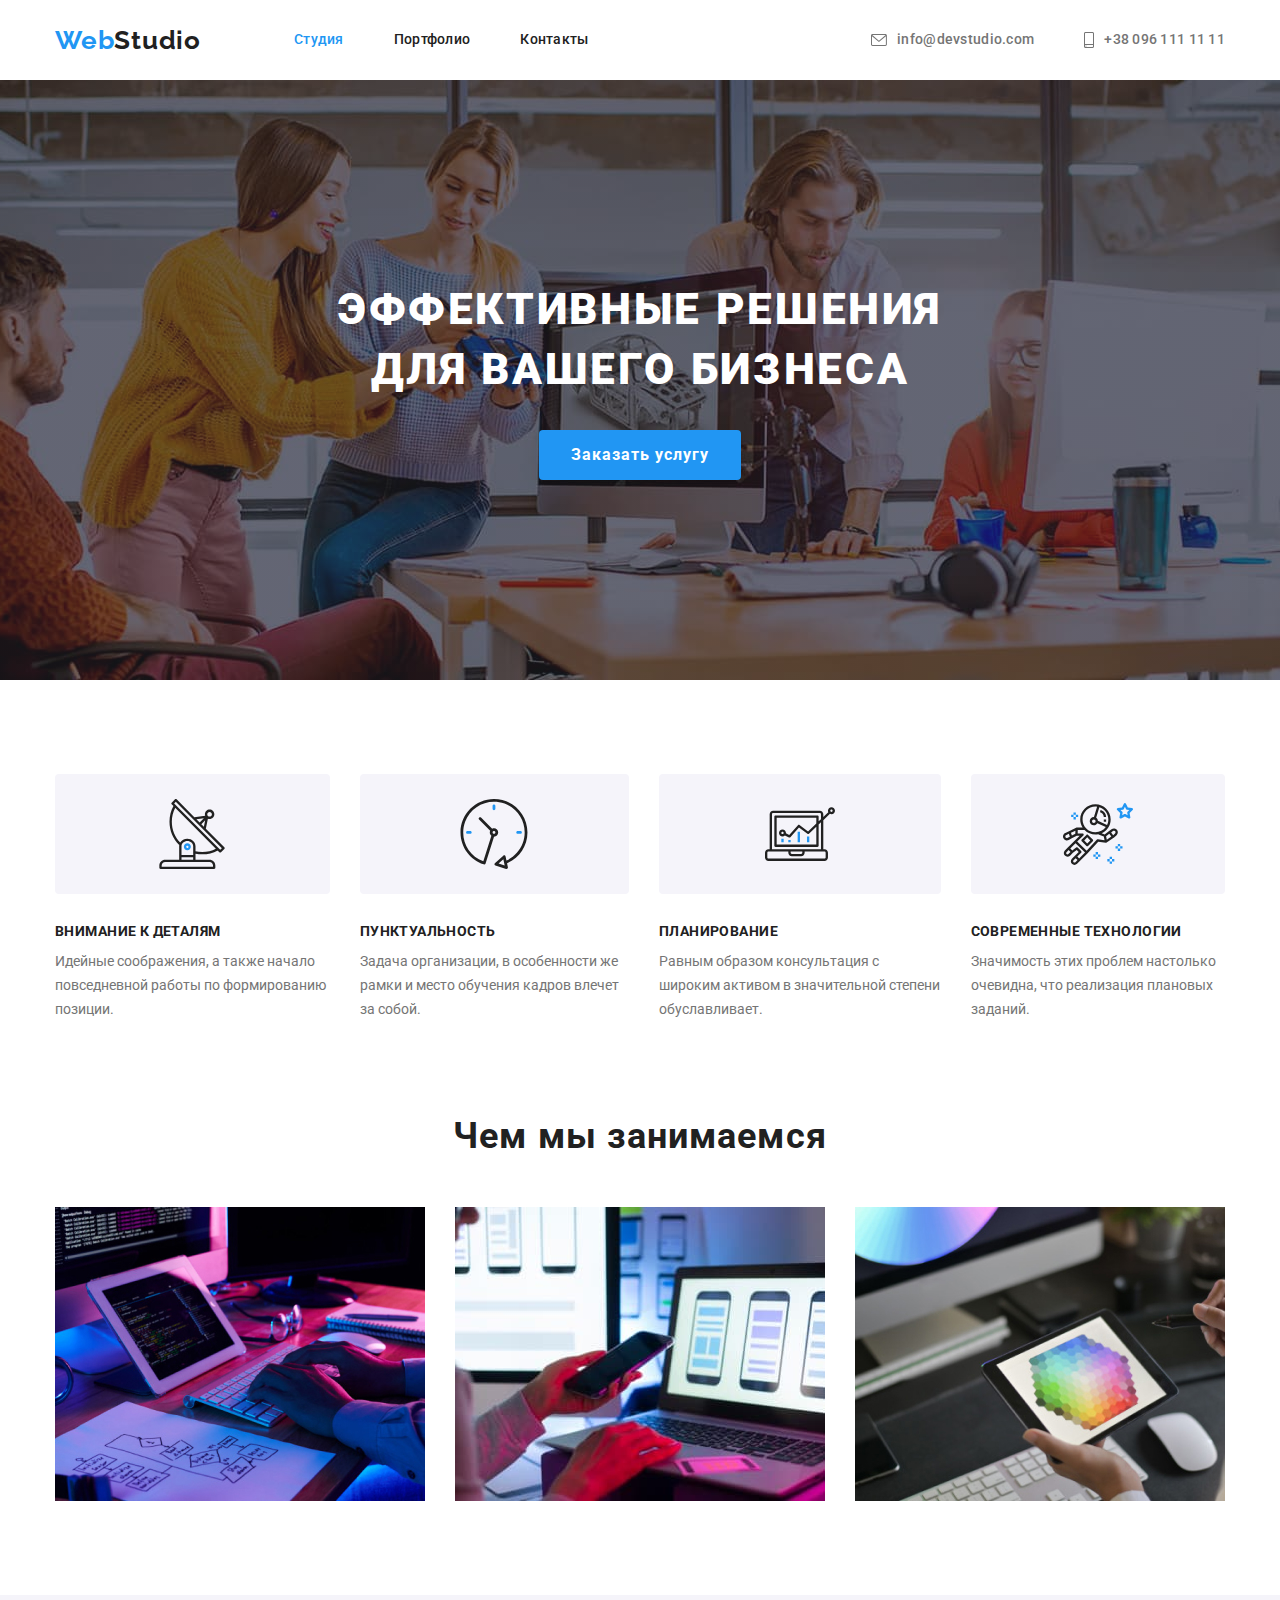
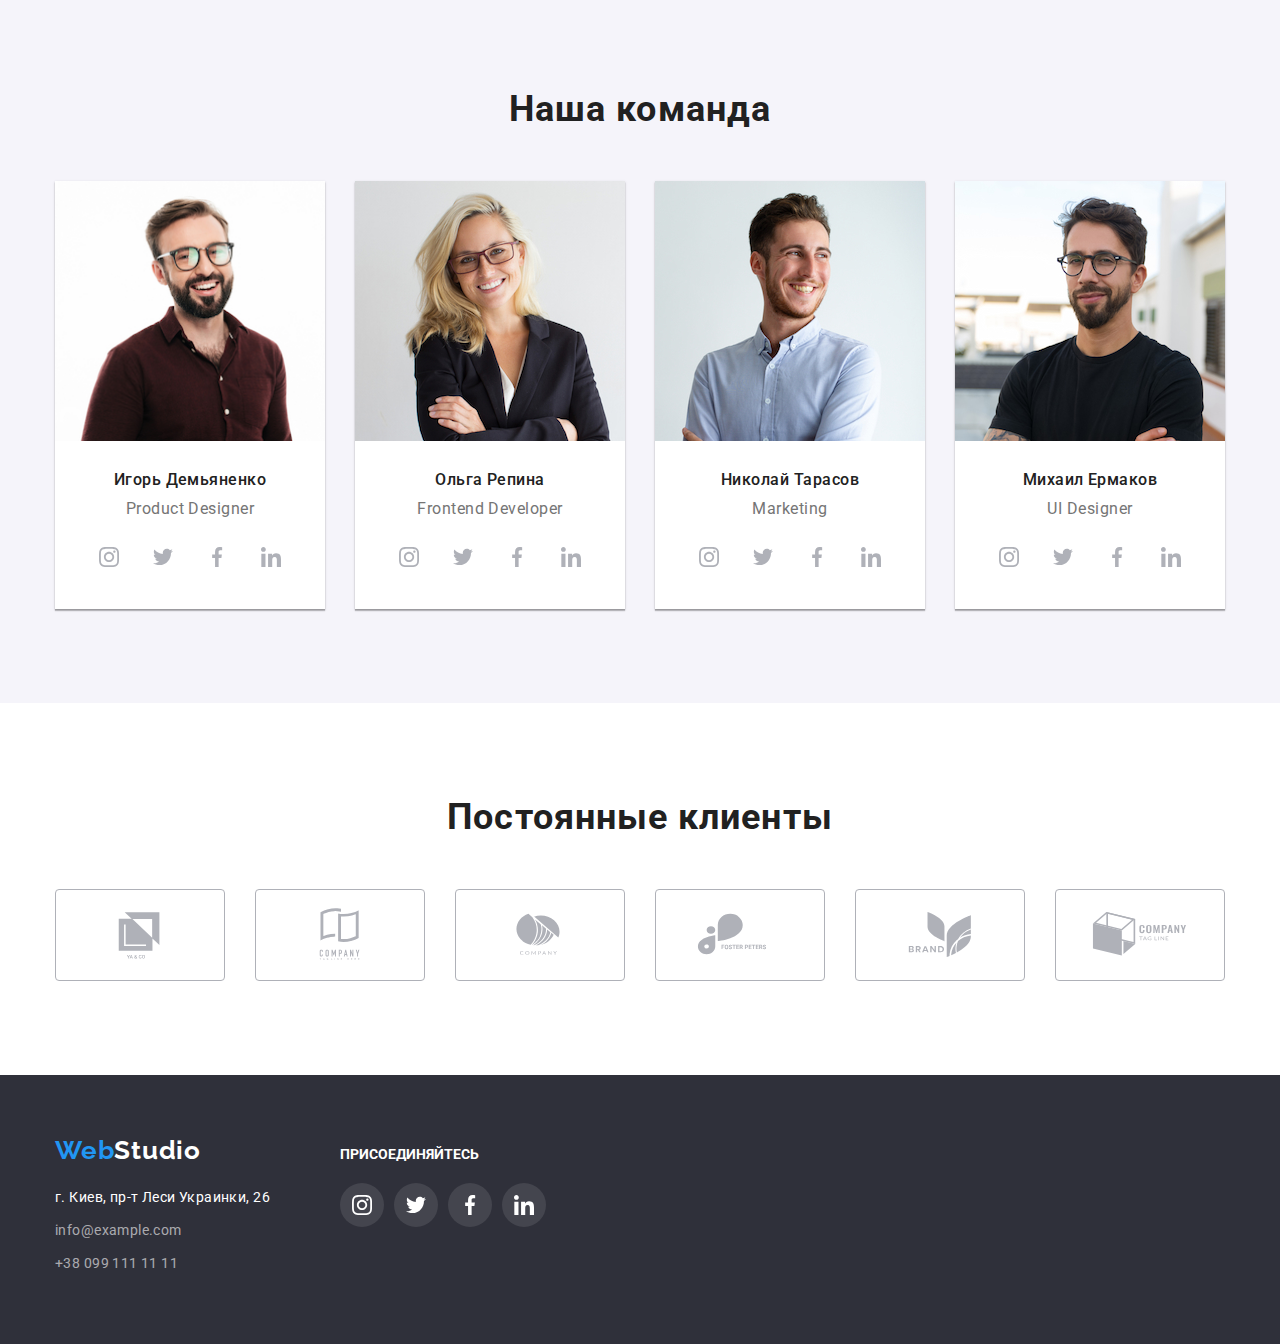
==== index.html @ ba4d02d9 "Initial commit" ====
<!DOCTYPE html>
<html lang="ru">
  <head>
    <meta charset="UTF-8" />
    <meta http-equiv="X-UA-Compatible" content="IE=edge" />
    <meta name="viewport" content="width=device-width, initial-scale=1.0" />
    <title>WebStudio</title>
    <link
      href="https://fonts.googleapis.com/css2?family=Raleway:wght@700&family=Roboto:wght@400;500;700;900&display=swap"
      rel="stylesheet"
    />
    <link
      rel="stylesheet"
      href="https://cdnjs.cloudflare.com/ajax/libs/modern-normalize/1.1.0/modern-normalize.min.css"
    />
    <link rel="stylesheet" href="./css/styles.css" />
  </head>
  <body>
    <!--Шапка-->
    <header class="header">
      <div class="container main-info">
        <a href="./index.html" class="logo">Web<span class="studio-header">Studio</span></a>
        <nav>
          <ul class="site-nav list">
            <li class="item"><a href="" class="link current">Студия</a></li>
            <li class="item"><a href="./portfolio.html" class="link">Портфолио</a></li>
            <li class="item"><a href="" class="link">Контакты</a></li>
          </ul>
        </nav>
        <ul class="contacts-list list">
          <li class="item">
            <a href="mailto:info@devstudio.com" class="header-contacts link">
              <svg class="icon mail" width="16" height="12">
                <use href="./images/icons.svg#mail"></use>
              </svg>
              info@devstudio.com</a
            >
          </li>
          <li class="item">
            <a href="tel:+380961111111" class="link header-contacts">
              <svg class="icon phone" width="10" height="16">
                <use href="./images/icons.svg#icon-smartphone"></use>
              </svg>
              +38 096 111 11 11</a
            >
          </li>
        </ul>
      </div>
    </header>
    <!--Основа-->
    <main>
      <!--Основная часть-->
      <section class="hero overlay">
        <h1 class="hero-title">
          ЭФФЕКТИВНЫЕ РЕШЕНИЯ <br />
          ДЛЯ ВАШЕГО БИЗНЕСА
        </h1>
        <button type="button" class="button primary">Заказать услугу</button>
      </section>
      <!--Качества-->
      <section class="section-first">
        <div class="container">
          <h2 class="section-title visually-hidden">Перечень Преимуществ</h2>
          <ul class="features-list">
            <li class="features-item">
              <div class="features-thumb">
                <svg class="svg-main">
                  <use href="./images/icons.svg#icon-antenna"></use>
                </svg>
              </div>
              <h3 class="title-features">Внимание к деталям</h3>
              <p class="features-text">
                Идейные соображения, а также начало повседневной работы по формированию позиции.
              </p>
            </li>
            <li class="features-item">
              <div class="features-thumb">
                <svg class="svg-main">
                  <use href="./images/icons.svg#icon-clock"></use>
                </svg>
              </div>
              <h3 class="title-features">Пунктуальность</h3>
              <p class="features-text">
                Задача организации, в особенности же рамки и место обучения кадров влечет за собой.
              </p>
            </li>
            <li class="features-item">
              <div class="features-thumb">
                <svg class="svg-main">
                  <use href="./images/icons.svg#icon-diagram"></use>
                </svg>
              </div>
              <h3 class="title-features">Планирование</h3>
              <p class="features-text">
                Равным образом консультация с широким активом в значительной степени обуславливает.
              </p>
            </li>
            <li class="features-item">
              <div class="features-thumb">
                <svg class="svg-main">
                  <use href="./images/icons.svg#icon-astronaut"></use>
                </svg>
              </div>
              <h3 class="title-features">Современные технологии</h3>
              <p class="features-text">
                Значимость этих проблем настолько очевидна, что реализация плановых заданий.
              </p>
            </li>
          </ul>
        </div>
      </section>
      <!--Картинки-->
      <section class="section-second">
        <div class="container">
          <h2 class="section-title">Чем мы занимаемся</h2>
          <ul class="images-list list">
            <li class="picture-item">
              <img src="./images/logo2.jpg" alt="Набор текста на клавиатуре" width="370" />
            </li>
            <li class="picture-item">
              <img src="./images/logo1.jpg" alt="Работа за компьютером" width="370" />
            </li>
            <li class="picture-item">
              <img src="./images/logo3.jpg" alt="Работа за планшетом" width="370" />
            </li>
          </ul>
        </div>
      </section>
      <!--Состав команды-->
      <section class="team-section">
        <div class="container">
          <h2 class="section-title">Наша команда</h2>
          <ul class="team-list list">
            <li class="teammate">
              <img class="human" src="./images/photo1.jpg" alt="сотрудник1" width="270" />
              <div class="description">
                <h3 class="title">Игорь Демьяненко</h3>
                <p class="team-text">Product Designer</p>
                <ul class="team-soc-list list">
                  <li class="team-soc-item">
                    <a href="" class="team-soc-link link">
                      <svg class="team-soc-icon" width="20" height="20">
                        <use href="./images/icons.svg#instagram"></use>
                      </svg>
                    </a>
                  </li>
                  <li class="team-soc-item">
                    <a href="" class="team-soc-link link">
                      <svg class="team-soc-icon" width="20" height="20">
                        <use href="./images/icons.svg#twitter"></use>
                      </svg>
                    </a>
                  </li>
                  <li class="team-soc-item">
                    <a href="" class="team-soc-link link">
                      <svg class="team-soc-icon" width="20" height="20">
                        <use href="./images/icons.svg#facebook"></use>
                      </svg>
                    </a>
                  </li>
                  <li class="team-soc-item">
                    <a href="" class="team-soc-link link">
                      <svg class="team-soc-icon" width="20" height="20">
                        <use href="./images/icons.svg#linkedin"></use>
                      </svg>
                    </a>
                  </li>
                </ul>
              </div>
            </li>
            <li class="teammate">
              <img class="human" src="./images/photo2.jpg" alt="сотрудник2" width="270" />
              <div class="description">
                <h3 class="title">Ольга Репина</h3>
                <p class="team-text">Frontend Developer</p>
                <ul class="team-soc-list list">
                  <li class="team-soc-item">
                    <a href="" class="team-soc-link link">
                      <svg class="team-soc-icon" width="20" height="20">
                        <use href="./images/icons.svg#instagram"></use>
                      </svg>
                    </a>
                  </li>
                  <li class="team-soc-item">
                    <a href="" class="team-soc-link link">
                      <svg class="team-soc-icon" width="20" height="20">
                        <use href="./images/icons.svg#twitter"></use>
                      </svg>
                    </a>
                  </li>
                  <li class="team-soc-item">
                    <a href="" class="team-soc-link link">
                      <svg class="team-soc-icon" width="20" height="20">
                        <use href="./images/icons.svg#facebook"></use>
                      </svg>
                    </a>
                  </li>
                  <li class="team-soc-item">
                    <a href="" class="team-soc-link link">
                      <svg class="team-soc-icon" width="20" height="20">
                        <use href="./images/icons.svg#linkedin"></use>
                      </svg>
                    </a>
                  </li>
                </ul>
              </div>
            </li>
            <li class="teammate">
              <img class="human" src="./images/photo3.jpg" alt="сотрудник3" width="270" />
              <div class="description">
                <h3 class="title">Николай Тарасов</h3>
                <p class="team-text">Marketing</p>
                <ul class="team-soc-list list">
                  <li class="team-soc-item">
                    <a href="" class="team-soc-link link">
                      <svg class="team-soc-icon" width="20" height="20">
                        <use href="./images/icons.svg#instagram"></use>
                      </svg>
                    </a>
                  </li>
                  <li class="team-soc-item">
                    <a href="" class="team-soc-link link">
                      <svg class="team-soc-icon" width="20" height="20">
                        <use href="./images/icons.svg#twitter"></use>
                      </svg>
                    </a>
                  </li>
                  <li class="team-soc-item">
                    <a href="" class="team-soc-link link">
                      <svg class="team-soc-icon" width="20" height="20">
                        <use href="./images/icons.svg#facebook"></use>
                      </svg>
                    </a>
                  </li>
                  <li class="team-soc-item">
                    <a href="" class="team-soc-link link">
                      <svg class="team-soc-icon" width="20" height="20">
                        <use href="./images/icons.svg#linkedin"></use>
                      </svg>
                    </a>
                  </li>
                </ul>
              </div>
            </li>
            <li class="teammate">
              <img class="human" src="./images/photo4.jpg" alt="сотрудник4" width="270" />
              <div class="description">
                <h3 class="title">Михаил Ермаков</h3>
                <p class="team-text">UI Designer</p>
                <ul class="team-soc-list list">
                  <li class="team-soc-item">
                    <a href="" class="team-soc-link link">
                      <svg class="team-soc-icon" width="20" height="20">
                        <use href="./images/icons.svg#instagram"></use>
                      </svg>
                    </a>
                  </li>
                  <li class="team-soc-item">
                    <a href="" class="team-soc-link link">
                      <svg class="team-soc-icon" width="20" height="20">
                        <use href="./images/icons.svg#twitter"></use>
                      </svg>
                    </a>
                  </li>
                  <li class="team-soc-item">
                    <a href="" class="team-soc-link link">
                      <svg class="team-soc-icon" width="20" height="20">
                        <use href="./images/icons.svg#facebook"></use>
                      </svg>
                    </a>
                  </li>
                  <li class="team-soc-item">
                    <a href="" class="team-soc-link link">
                      <svg class="team-soc-icon" width="20" height="20">
                        <use href="./images/icons.svg#linkedin"></use>
                      </svg>
                    </a>
                  </li>
                </ul>
              </div>
            </li>
          </ul>
        </div>
      </section>
      <!--Клиенты-->
      <section class="clients">
        <div class="container">
          <h2 class="section-title">Постоянные клиенты</h2>
          <ul class="clients-list list">
            <li class="clients-item">
              <a href="" class="clients-link"
                ><svg class="clients-logo">
                  <use href="./images/icons.svg#icon-company1"></use></svg
              ></a>
            </li>
            <li class="clients-item">
              <a href="" class="clients-link"
                ><svg class="clients-logo">
                  <use href="./images/icons.svg#icon-Logo2"></use></svg
              ></a>
            </li>
            <li class="clients-item">
              <a href="" class="clients-link"
                ><svg class="clients-logo">
                  <use href="./images/icons.svg#icon-Logo3"></use></svg
              ></a>
            </li>
            <li class="clients-item">
              <a href="" class="clients-link"
                ><svg class="clients-logo">
                  <use href="./images/icons.svg#icon-Logo4"></use></svg
              ></a>
            </li>
            <li class="clients-item">
              <a href="" class="clients-link"
                ><svg class="clients-logo">
                  <use href="./images/icons.svg#icon-Logo5"></use></svg
              ></a>
            </li>
            <li class="clients-item">
              <a href="" class="clients-link"
                ><svg class="clients-logo">
                  <use href="./images/icons.svg#icon-Logo6"></use></svg
              ></a>
            </li>
          </ul>
        </div>
      </section>
    </main>
    <!--Футер-->
    <footer class="footer">
      <div class="container footer-socials">
        <div class="footer-address">
          <a href="./index.html" class="logo">Web<span class="studio-footer">Studio</span></a>
          <address class="address">
            <a
              href="http://bit.ly/3pXMvUd"
              target="_blank"
              class="location"
              rel="noopener noreferrer"
              >г. Киев, пр-т Леси Украинки, 26</a
            >
          </address>
          <ul class="footer-list">
            <li class="location-item">
              <a href="mailto:info@example.com" class="footer-contacts">info@example.com</a>
            </li>
            <li class="location-item">
              <a href="tel:+380991111111" class="footer-contacts">+38 099 111 11 11</a>
            </li>
          </ul>
        </div>
        <div class="join">
          <h2 class="join-title">Присоединяйтесь</h2>
          <ul class="socials list">
            <li class="social-item">
              <a class="social-link" href="">
                <svg class="social-icon">
                  <use href="./images/icons.svg#instagram"></use>
                </svg>
              </a>
            </li>
            <li class="social-item">
              <a class="social-link" href="">
                <svg class="social-icon">
                  <use href="./images/icons.svg#twitter"></use>
                </svg>
              </a>
            </li>
            <li class="social-item">
              <a class="social-link" href="">
                <svg class="social-icon">
                  <use href="./images/icons.svg#facebook"></use>
                </svg>
              </a>
            </li>
            <li class="social-item">
              <a class="social-link" href="">
                <svg class="social-icon">
                  <use href="./images/icons.svg#linkedin"></use>
                </svg>
              </a>
            </li>
          </ul>
        </div>
      </div>
    </footer>
  </body>
</html>
---- css/styles.css ----
:root {
  --hero-text-color: #ffffff;
  --primary-text-color: rgba(117, 117, 117, 1);
  --title-text-color: #212121;
  --accent-color: #2196f3;
  --header-bg-color: #ffffff;
  --primary-bg-color: #e5e5e5;
  --second-bg-color: #2f303a;
  --third-bg-color: #f5f4fa;
}

html {
  box-sizing: border-box;
}

/* General */
body {
  color: var(--primary-text-color);
  font-family: Roboto, sans-serif;
  font-size: 14px;
}

div {
  display: block;
}

.link {
  text-decoration: none;
}

img {
  display: block;
}

.logo {
  display: block;

  font-family: 'Raleway', sans-serif;
  font-weight: 700;
  font-size: 26px;
  line-height: 1.19;
  letter-spacing: 0.03em;
  color: var(--accent-color);
  text-decoration: none;
}

.button:hover,
.button:focus {
  box-shadow: 0px 3px 1px rgba(0, 0, 0, 0.1), 0px 1px 2px rgba(0, 0, 0, 0.08),
    0px 2px 2px rgba(0, 0, 0, 0.12);
  background-color: var(--accent-color);
  color: var(--header-bg-color);
}

.header {
  color: var(--header-bg-color);
}

.header-contacts {
  display: flex;
  align-items: center;

  font-weight: 500;
  font-size: 14px;
  line-height: 1.14;
  letter-spacing: 0.02em;
  color: var(--primary-text-color);
}

.visually-hidden {
  position: absolute;
  width: 1px;
  height: 1px;
  margin: -1px;
  border: 0;
  padding: 0;
  white-space: nowrap;
  clip-path: inset(100%);
  clip: rect(0 0 0 0);
  overflow: hidden;
}

.footer-contacts:hover,
.footer-contacts:focus,
.header-contacts:hover,
.header-contacts:focus {
  color: var(--accent-color);
}

.list,
.team-list,
.features-list,
.footer-list {
  list-style: none;
  padding: 0;
  margin: 0;
}

h1 {
  font-weight: 900;
  font-size: 44px;
  line-height: 1.36;
  text-align: center;
  letter-spacing: 0.06em;
  text-transform: uppercase;
}

h2 {
  font-weight: 700;
  color: var(--title-text-color);
}

p,
h1,
h2,
h3,
h4,
h5,
h6 {
  margin: 0;
  padding: 0;
}

ul {
  margin: 0;
}

.container {
  margin-left: auto;
  margin-right: auto;
  width: 1200px;
  padding-left: 15px;
  padding-right: 15px;
}

.images-container {
  display: flex;
  flex-wrap: wrap;
}

.images-item {
  width: calc((100% - 60px) / 3);
  margin-right: 30px;
  margin-bottom: 30px;
}

.images-item:hover {
  box-shadow: 0px 1px 1px rgba(0, 0, 0, 0.12), 0px 4px 4px rgba(0, 0, 0, 0.06),
    1px 4px 6px rgba(0, 0, 0, 0.16);
}

.images-item:nth-child(3n) {
  margin-right: 0;
}

.images-item:nth-last-child(-n + 3) {
  margin-bottom: 0;
}

/* Studia */

/* Header */
.studio-header {
  color: var(--title-text-color);
}

/* Main Info */

.main-info {
  display: flex;
  align-items: center;
}

/* Site nav */
.site-nav {
  display: flex;
  margin-left: 93px;
}

.site-nav .item + .item {
  margin-left: 50px;
}

.site-nav .link {
  display: block;
  padding-top: 32px;
  padding-bottom: 32px;
  color: var(--title-text-color);
  font-weight: 500;
  font-size: 14px;
  line-height: 1.14;
  letter-spacing: 0.02em;
}

.site-nav .link:hover,
.site-nav .link:focus {
  color: var(--accent-color);
}

.site-nav .link.current {
  color: var(--accent-color);
}

/* Contacts-list */

.contacts-list {
  display: flex;
  margin-left: auto;
}

.contacts-list .header-contacts {
  fill: var(--primary-text-color);
}

.contacts-list .item + .item {
  margin-left: 50px;
}

.contacts-list .header-contacts:hover,
.contacts-list .header-contacts:focus {
  fill: var(--accent-color);
}

/* Hero */
.hero {
  background-color: var(--second-bg-color);
  text-align: center;
  padding: 200px 0;
}

.overlay {
  max-width: 1600px;
  min-height: 600px;
  margin-left: auto;
  margin-right: auto;
  background-image: linear-gradient(to right, rgba(47, 48, 58, 0.4), rgba(47, 48, 58, 0.4)),
    url(../images/hero-bg.jpg);
  background-repeat: no-repeat;
  background-position: center;
  background-size: cover;
}

.hero-title {
  color: var(--hero-text-color);
  margin: 0 auto 30px;
}

/* Features */

.features-list .title,
.title {
  color: var(--title-text-color);
}

.features-thumb {
  display: flex;
  margin-bottom: 30px;
  height: 120px;
  background-color: var(--third-bg-color);
  border-radius: 4px;
  align-items: center;
  justify-content: center;
}

.icon {
  margin-right: 10px;
  align-self: center;
}

.svg-main {
  width: 70px;
  height: 70px;
}

.features-list {
  display: flex;
}

.features-item:not(:last-child) {
  margin-right: 30px;
}

.features-item {
  width: calc((100%-90) / 4);
}

.title {
  margin-bottom: 10px;
  text-align: center;
  font-weight: 500;
  font-size: 16px;
  line-height: 1.18;
  letter-spacing: 0.03em;
}

.human {
  display: block;
}

.title-features {
  color: var(--title-text-color);
  font-weight: 700;
  font-size: 14px;
  line-height: 1.14;
  letter-spacing: 0.03em;
  text-transform: uppercase;
  margin-top: 0;
  margin-bottom: 10px;
}

.features-text {
  font-size: 14px;
  line-height: 1.71;
}

.team-text {
  padding-bottom: 16px;
  font-size: 16px;
  line-height: 1.18;
  letter-spacing: 0.03em;
  text-align: center;
}

/* Pictures */

.images-list {
  display: flex;
}

.picture-item {
  width: calc((100%-60) / 3);
}

.picture-item:not(:last-child) {
  margin-right: 30px;
}

.direction {
  display: flex;
  flex-direction: column;
}

/* Section */

.section-first {
  padding-top: 94px;
  padding-bottom: 94px;
}

.section-second {
  padding-bottom: 94px;
}

.section-title {
  color: var(--title-text-color);
  font-weight: 700;
  font-size: 36px;
  line-height: 1.16;
  text-align: center;
  letter-spacing: 0.03em;

  margin-bottom: 50px;
}

.team-section {
  background-color: var(--third-bg-color);
  padding-top: 94px;
  padding-bottom: 94px;
}

/* Team */

.team-list {
  display: flex;
}

.teammate {
  width: calc((100%-90) / 4);
  background-color: #ffffff;
  box-shadow: 0px 1px 3px rgba(0, 0, 0, 0.12), 0px 1px 1px rgba(0, 0, 0, 0.14),
    0px 2px 1px rgba(0, 0, 0, 0.2);
}

.teammate:not(:last-child) {
  margin-right: 30px;
}

.pictures-text {
  padding: 24px 24px;
  border-left: 1px solid #eeeeee;
  border-right: 1px solid #eeeeee;
  border-bottom: 1px solid #eeeeee;
}

.description {
  padding-top: 30px;
  padding-bottom: 30px;
}

.team-soc-list {
  display: flex;
  justify-content: center;
}

.team-soc-item {
  width: 44px;
  height: 44px;
  margin-left: 10px;
}

.team-soc-item:first-child {
  margin-left: 0;
}

.team-soc-link {
  display: flex;
  align-items: center;
  justify-content: center;
  width: 100%;
  height: 100%;
  border-radius: 50%;
  fill: #afb1b8;
}

.team-soc-link:hover,
.team-soc-link:focus {
  background-color: var(--accent-color);
  fill: var(--header-bg-color);
}

/* CLients */

.clients {
  padding-top: 94px;
  padding-bottom: 94px;
}

.clients-list {
  display: flex;
}

.clients-item:not(:last-child) {
  margin-right: 30px;
}

.clients-link {
  display: flex;
  width: 170px;
  height: 92px;
  justify-content: center;
  align-items: center;
  border-radius: 4px;
  border: 1px solid #afb1b8;
  fill: #afb1b8;
}

.clients-link:hover {
  border: 1px solid var(--accent-color);
}

.clients-logo {
  width: 106px;
  height: 60px;
}

.clients-link:hover {
  fill: var(--accent-color);
}

/* Studio-Button */

.button.primary {
  min-width: 200px;
  font-weight: 700;
  font-size: 16px;
  line-height: 1.87;
  align-items: center;
  text-align: center;
  letter-spacing: 0.06em;

  color: var(--hero-text-color);
  background-color: var(--accent-color);
  box-shadow: 0px 4px 4px rgba(0, 0, 0, 0.15);

  cursor: pointer;
  border-radius: 4px;
  padding: 10px 32px;
}

/* Portfolio */

.portfolio-header {
  border-bottom: 1px solid #ececec;
}

.portfolio-main {
  background-color: var(--header-bg-color);
  padding-top: 94px;
  padding-bottom: 94px;
}

.button-list {
  display: flex;
  justify-content: center;
  margin-bottom: 50px;
}

.button {
  display: inline-block;
  border: 0;
  font-family: inherit;
  color: var(--title-text-color);
  background-color: var(--third-bg-color);
  font-weight: 500;
  font-size: 16px;
  line-height: 1.62;
  text-align: center;
  letter-spacing: 0.03em;
  cursor: pointer;
  border-radius: 4px;
  padding: 6px 22px;
}

.active {
  box-shadow: 0px 3px 1px rgba(0, 0, 0, 0.1), 0px 1px 2px rgba(0, 0, 0, 0.08),
    0px 2px 2px rgba(0, 0, 0, 0.12);
  color: #ffffff;
  background-color: #2196f3;
}

.button-list .item + .item {
  margin-left: 8px;
}

.button-list {
  display: flex;
  justify-content: center;
  margin-bottom: 50px;
}

.tech-title {
  margin-bottom: 4px;

  font-weight: 700;
  font-size: 18px;
  line-height: 2;
  letter-spacing: 0.06em;
  color: var(--title-text-color);
}

.tech-text {
  margin-bottom: 0;
  margin-top: 0;
  font-size: 16px;
  line-height: 1.88;
  letter-spacing: 0.03em;
  color: var(--primary-text-color);
}

/* Footer */

.footer-contacts {
  color: rgba(255, 255, 255, 0.6);
  font-style: normal;
  font-size: 14px;
  line-height: 1.71;
  letter-spacing: 0.03em;
  text-decoration: none;
}

.footer-address {
  margin-right: 70px;
}

.studio-footer {
  color: var(--hero-text-color);
}

.footer {
  background-color: var(--second-bg-color);
  padding-top: 60px;
  padding-bottom: 60px;
}

.location {
  display: inline-block;
  margin-top: 20px;
  margin-bottom: 9px;
  color: var(--header-bg-color);
  font-style: normal;
  font-size: 14px;
  line-height: 1.71;
  letter-spacing: 0.03em;
  text-decoration: none;
}

.container > .logo-item {
  display: inline-block;
  margin-bottom: 20px;
}

.container > .logo {
  display: inline-block;
}

.location-item {
  margin-bottom: 9px;
}

.join-title {
  margin-bottom: 20px;
  font-weight: 700;
  line-height: 1.14;
  font-size: 14px;
  text-transform: uppercase;
  color: var(--header-bg-color);
}

.socials {
  display: flex;
}

.footer-socials {
  display: flex;
  align-items: baseline;
}

.socials .social-item + .social-item {
  margin-left: 10px;
}

.social-link {
  display: flex;
  align-items: center;
  justify-content: center;
  width: 44px;
  height: 44px;
  border-radius: 50%;
  background-color: rgba(255, 255, 255, 0.1);
}

.social-link:hover {
  background-color: var(--accent-color);
  fill: var(--header-bg-color);
}

.social-icon {
  width: 20px;
  height: 20px;
  fill: var(--hero-text-color);
}
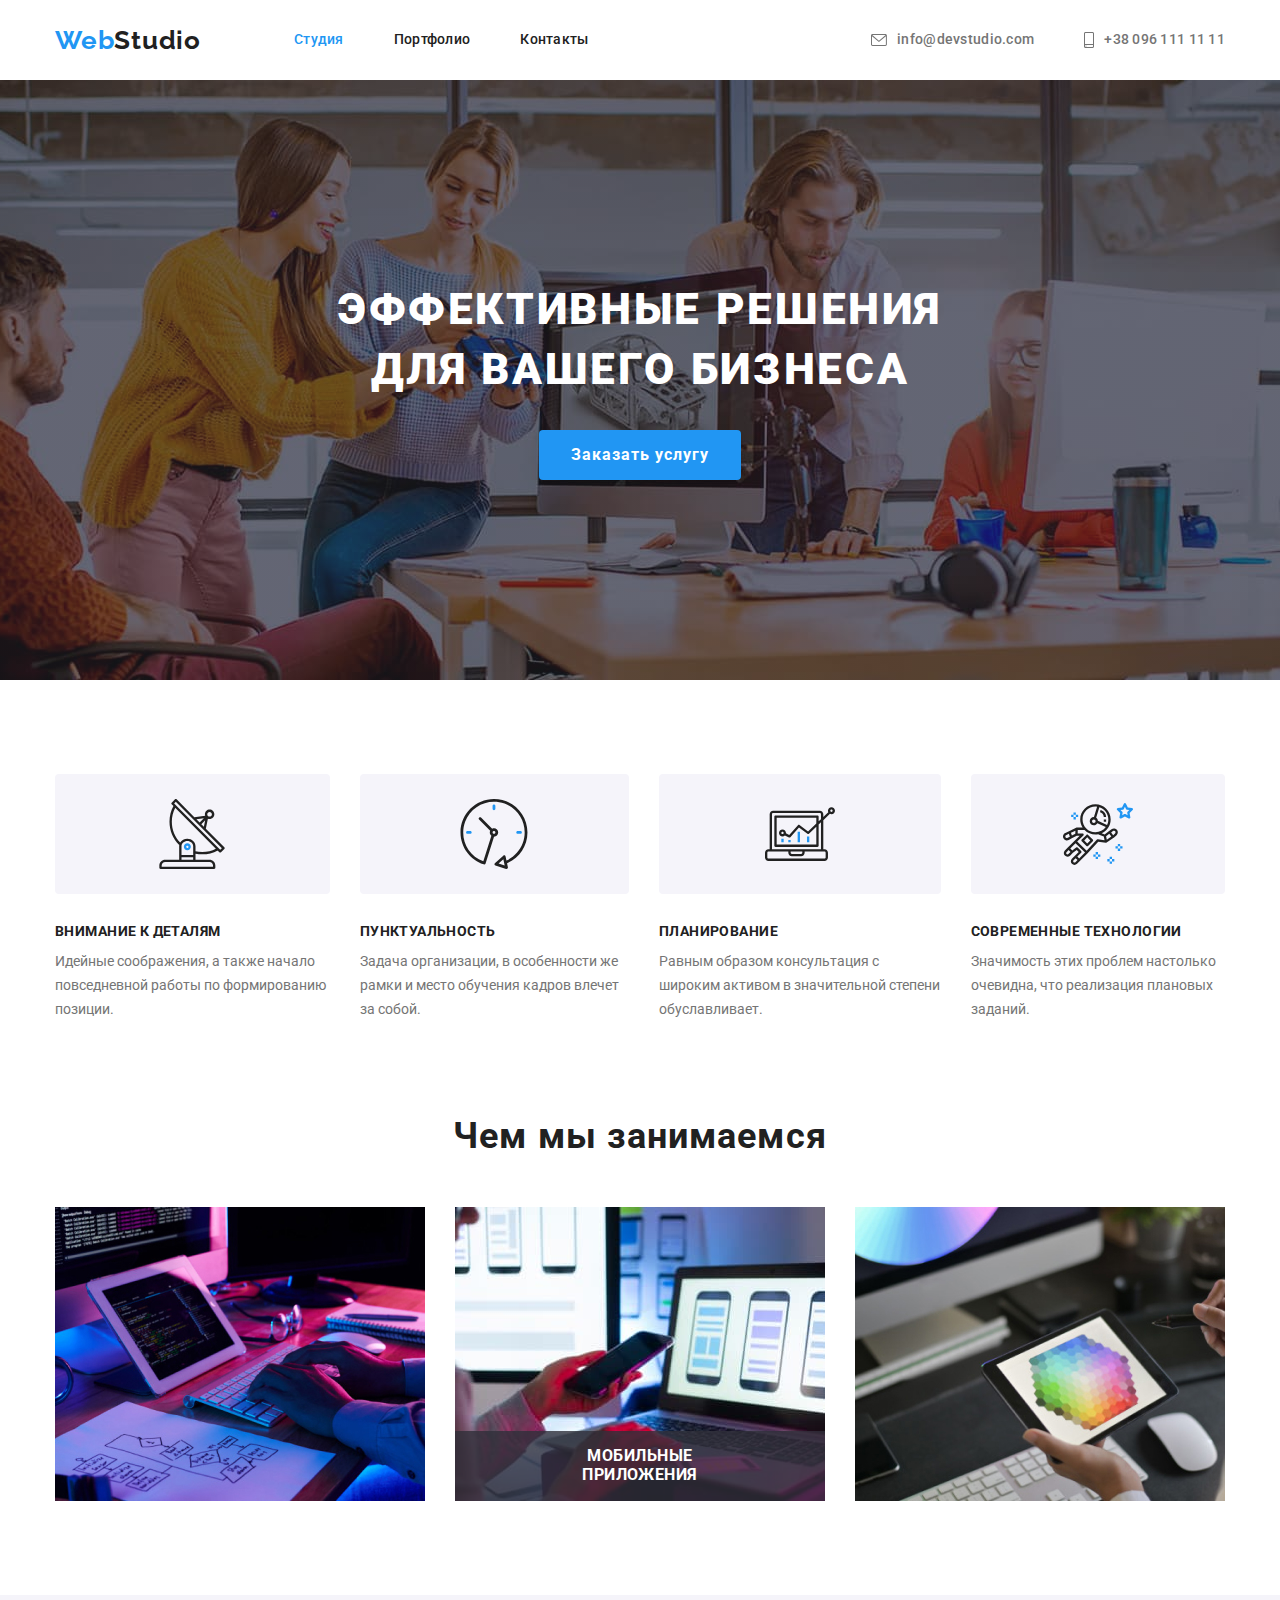
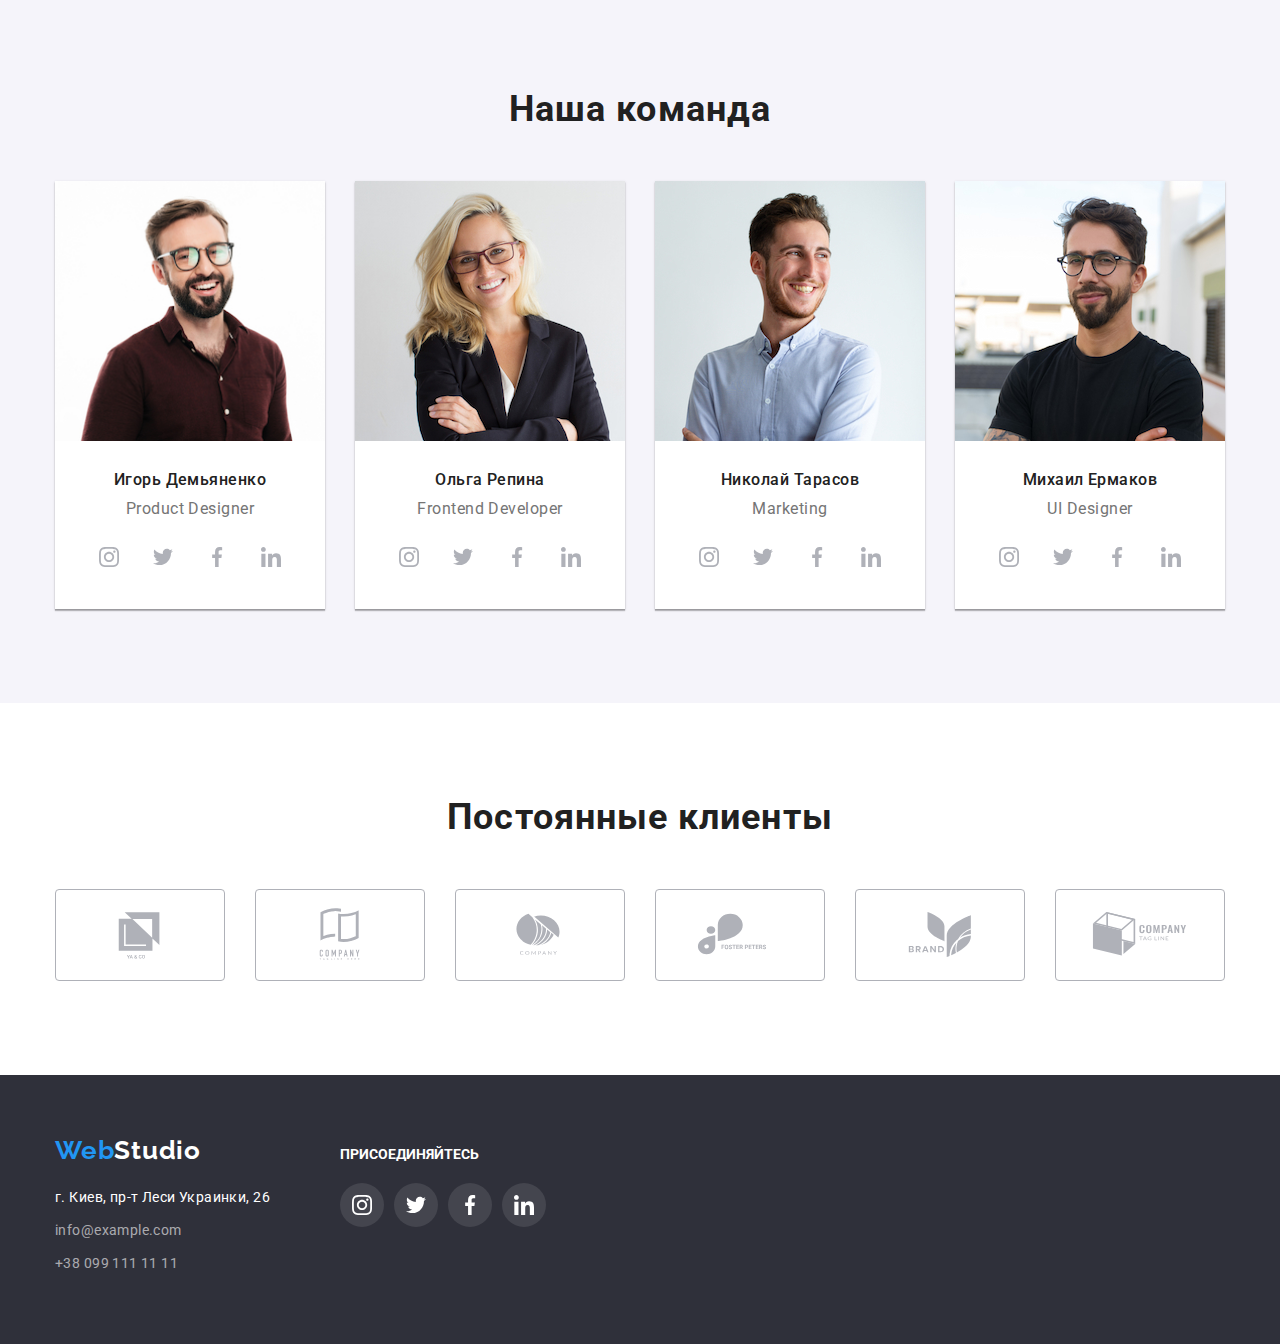
==== commit f05c25a7: "finished modal window" ====
--- a/index.html
+++ b/index.html
@@ -55,7 +55,7 @@
           ЭФФЕКТИВНЫЕ РЕШЕНИЯ <br />
           ДЛЯ ВАШЕГО БИЗНЕСА
         </h1>
-        <button type="button" class="button primary">Заказать услугу</button>
+        <button data-modal-open type="button" class="button primary">Заказать услугу</button>
       </section>
       <!--Качества-->
       <section class="section-first">
@@ -115,13 +115,22 @@
           <h2 class="section-title">Чем мы занимаемся</h2>
           <ul class="images-list list">
             <li class="picture-item">
-              <img src="./images/logo2.jpg" alt="Набор текста на клавиатуре" width="370" />
+              <div class="image-thumb">
+                <img src="./images/logo2.jpg" alt="Набор текста на клавиатуре" width="370" />
+              </div>
             </li>
             <li class="picture-item">
-              <img src="./images/logo1.jpg" alt="Работа за компьютером" width="370" />
+              <div class="image-thumb">
+                <img src="./images/logo1.jpg" alt="Работа за компьютером" width="370" />
+                <div class="box-2">
+                  <h3 class="thumb-title">Мобильные приложения</h3>
+                </div>
+              </div>
             </li>
             <li class="picture-item">
-              <img src="./images/logo3.jpg" alt="Работа за планшетом" width="370" />
+              <div class="image-thumb">
+                <img src="./images/logo3.jpg" alt="Работа за планшетом" width="370" />
+              </div>
             </li>
           </ul>
         </div>
@@ -385,5 +394,17 @@
         </div>
       </div>
     </footer>
+    <!-- Модальное Окно -->
+    <div class="backdrop is-hidden" data-modal>
+      <div class="modal">
+        <button data-modal-close class="close-button">
+          <svg class="close-icon" width="18" heights="18">
+            <use href="./images/icons.svg#icon-close"></use>
+          </svg>
+        </button>
+      </div>
+    </div>
+    <!-- Скрипт -->
+    <script src="./js/modal.js"></script>
   </body>
 </html>
--- a/css/styles.css
+++ b/css/styles.css
@@ -340,6 +340,36 @@
   flex-direction: column;
 }
 
+.image-thumb {
+  position: relative;
+}
+
+.box-2 {
+  margin: 0 auto;
+  position: absolute;
+  bottom: 0;
+  width: 370px;
+  height: 70px;
+
+  background: rgba(47, 48, 58, 0.8);
+  color: var(--header-bg-color);
+}
+
+.thumb-title {
+  position: absolute;
+  font-family: 'Roboto';
+  font-style: normal;
+  font-weight: 700;
+
+  text-align: center;
+  letter-spacing: 0.03em;
+  text-transform: uppercase;
+
+  top: 50%;
+  left: 50%;
+  transform: translate(-50%, -50%);
+}
+
 /* Section */
 
 .section-first {
@@ -649,3 +679,78 @@
   height: 20px;
   fill: var(--hero-text-color);
 }
+
+/*------------Overlay---------- */
+
+/* .overlay-thumb {
+  position: relative;
+}
+
+.overlay-cover {
+  position: absolute;
+  top: 0;
+  width: 100%;
+  height: 100%;
+  background: rgba(33, 150, 243, 0.9);
+}
+
+.overlay-text {
+  text-align: center;
+
+  font-size: 18px;
+  line-height: 28px;
+  letter-spacing: 0.03em;
+  color: #ffffff;
+} */
+
+/*------------------ Модальнок Окно-------------------------- */
+
+.backdrop {
+  position: fixed;
+  top: 0;
+  left: 0;
+
+  width: 100%;
+  height: 100%;
+
+  background: rgba(0, 0, 0, 0.2);
+}
+
+.backdrop.is-hidden {
+  opacity: 0;
+  pointer-events: none;
+}
+
+.modal {
+  position: absolute;
+  top: 50%;
+  left: 50%;
+  transform: translate(-50%, -50%);
+
+  min-height: 581px;
+  min-width: 528px;
+
+  background: #ffffff;
+}
+
+.close-button {
+  position: absolute;
+  display: inline-flex;
+  top: 8px;
+  right: 8px;
+  border-radius: 50%;
+  width: 30px;
+  height: 30px;
+
+  justify-content: center;
+  align-items: center;
+  cursor: pointer;
+
+  background: var(--header-bg-color);
+  border: 1px solid rgba(0, 0, 0, 0.1);
+}
+
+.close-icon {
+  width: 11px;
+  height: 11px;
+}
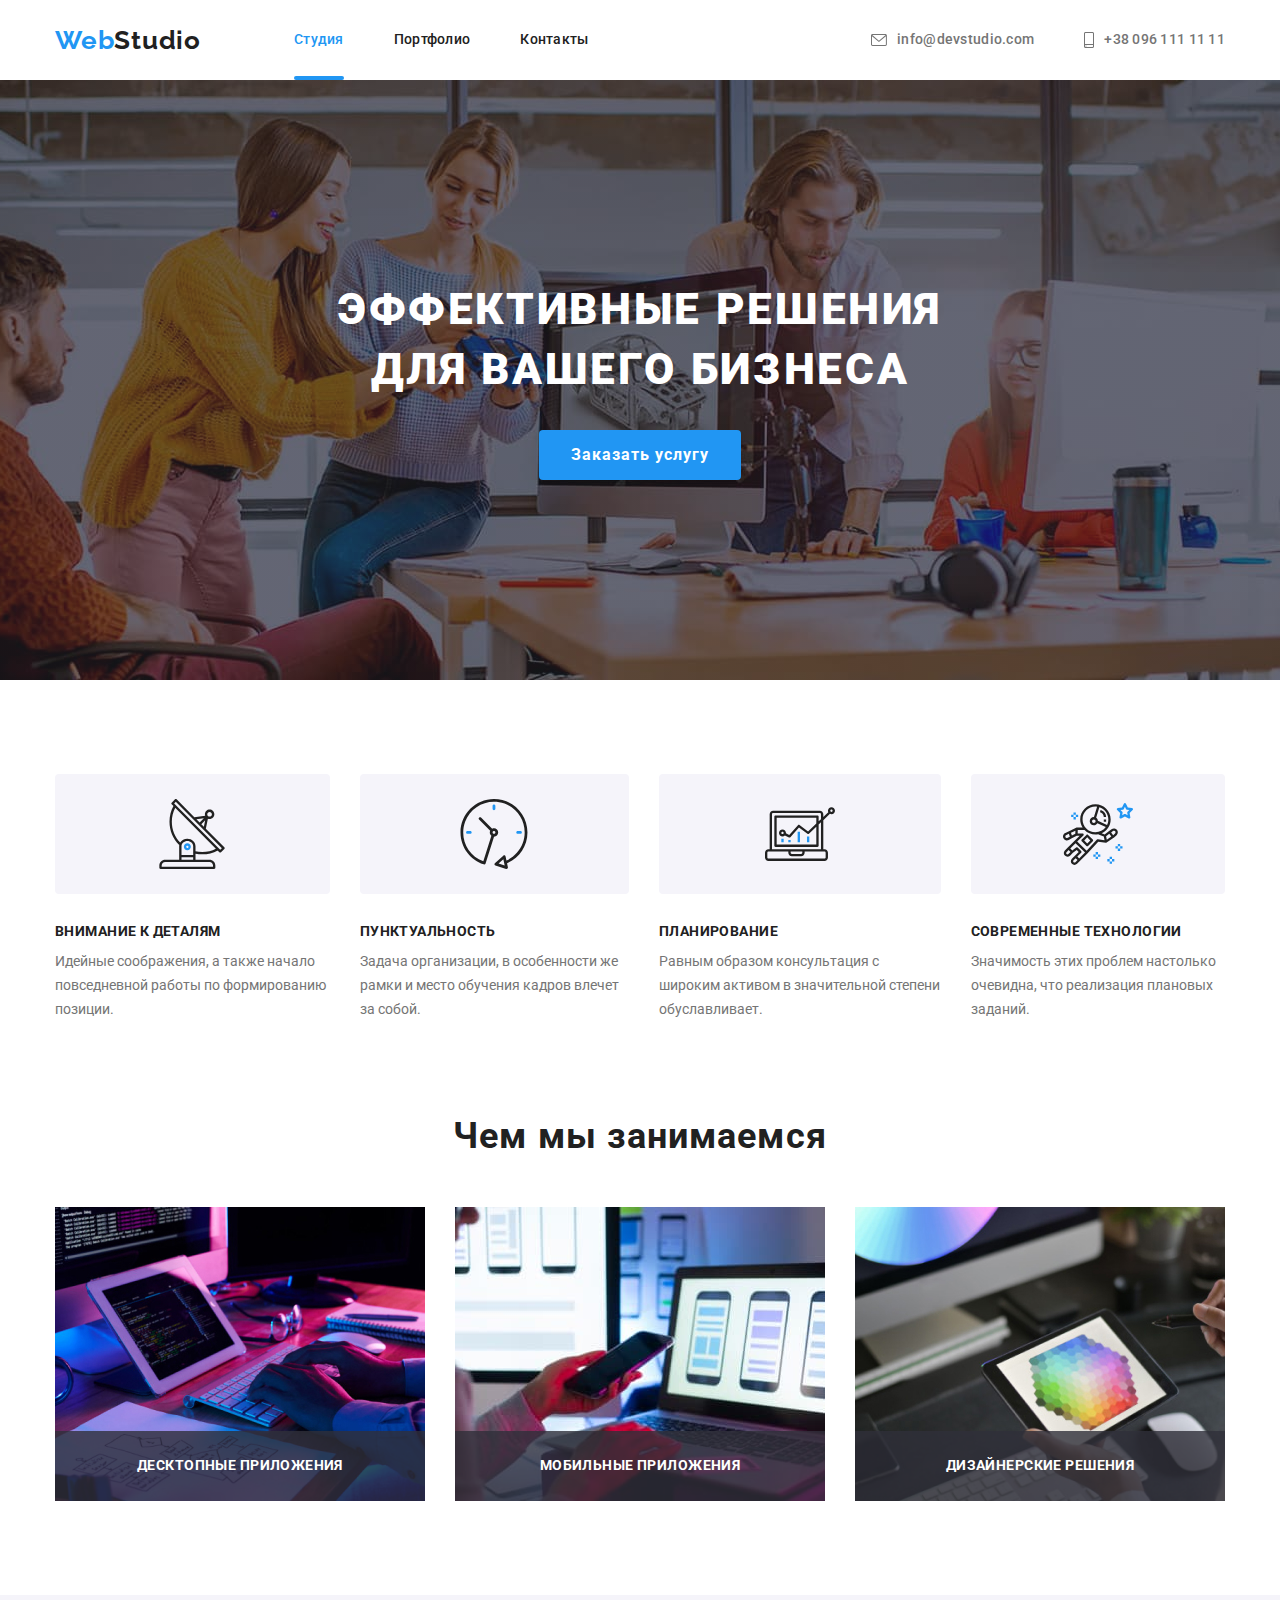
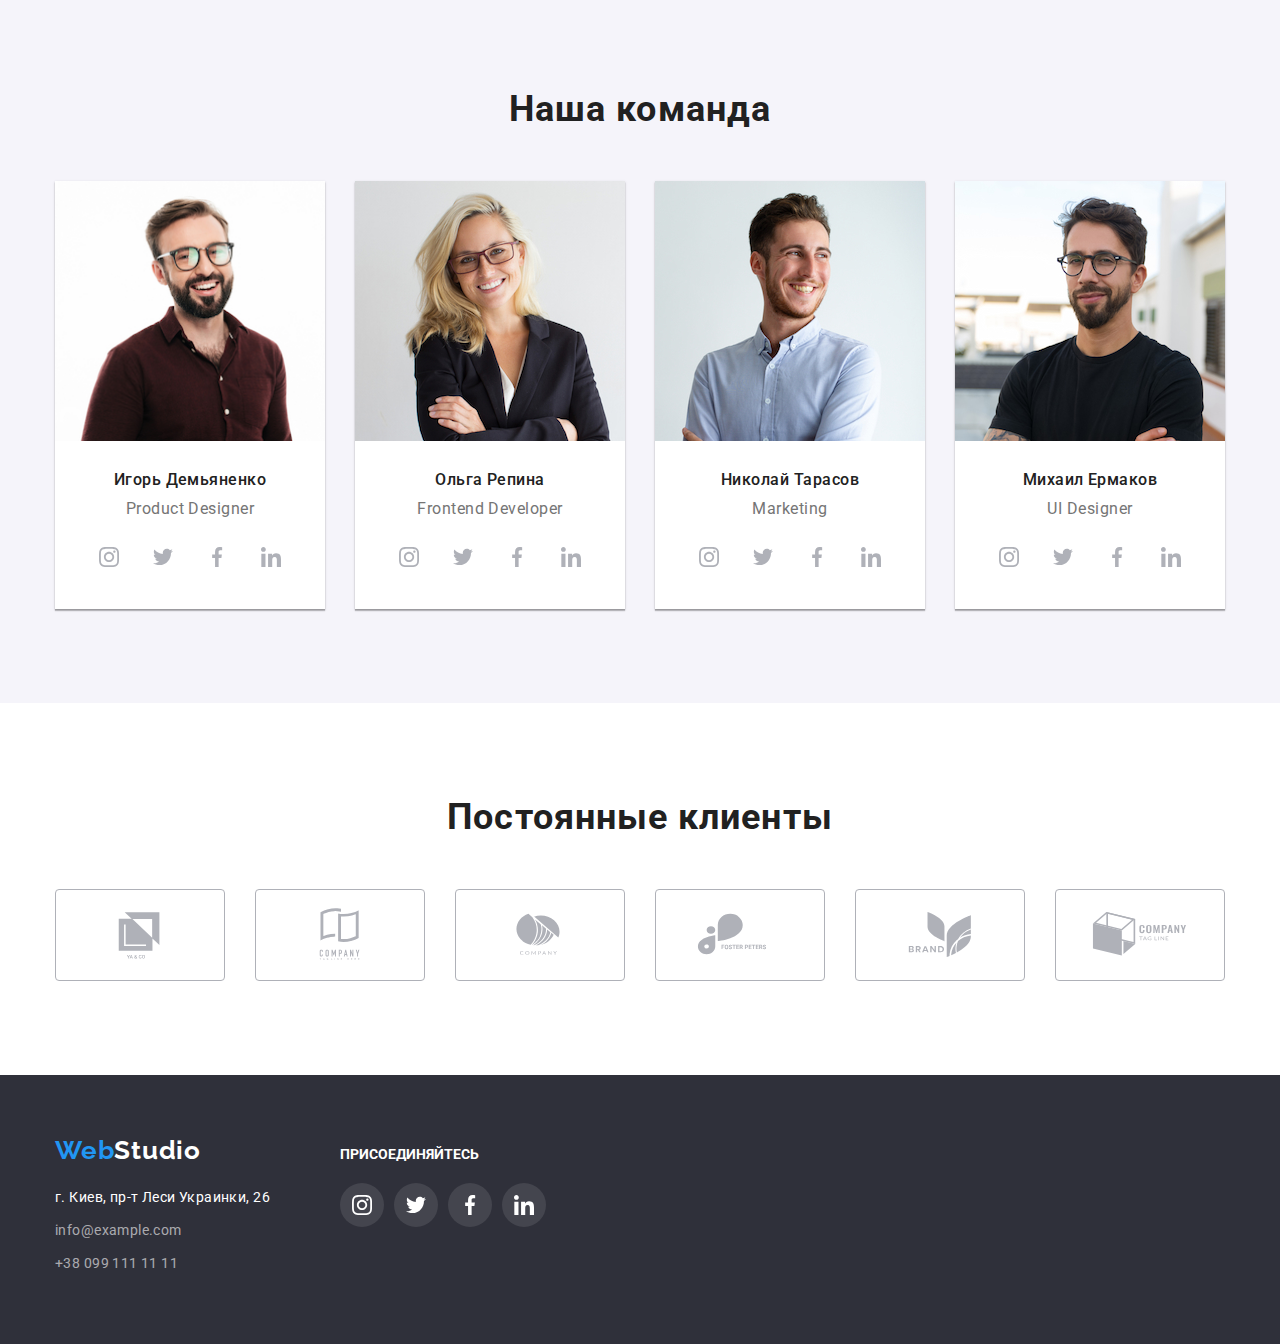
==== commit 5ddef7f2: "finished Studio-Page" ====
--- a/index.html
+++ b/index.html
@@ -117,6 +117,9 @@
             <li class="picture-item">
               <div class="image-thumb">
                 <img src="./images/logo2.jpg" alt="Набор текста на клавиатуре" width="370" />
+                <div class="box-1">
+                  <h3 class="thumb-title">Десктопные приложения</h3>
+                </div>
               </div>
             </li>
             <li class="picture-item">
@@ -130,6 +133,9 @@
             <li class="picture-item">
               <div class="image-thumb">
                 <img src="./images/logo3.jpg" alt="Работа за планшетом" width="370" />
+                <div class="box-3">
+                  <h3 class="thumb-title">Дизайнерские решения</h3>
+                </div>
               </div>
             </li>
           </ul>
--- a/css/styles.css
+++ b/css/styles.css
@@ -199,6 +199,21 @@
 
 .site-nav .link.current {
   color: var(--accent-color);
+  position: relative;
+}
+
+.current::after {
+  position: absolute;
+  content: '';
+  bottom: 0;
+
+  display: block;
+  border-radius: 2px;
+
+  width: 100%;
+  height: 4px;
+
+  background: #2196f3;
 }
 
 /* Contacts-list */
@@ -344,9 +359,10 @@
   position: relative;
 }
 
-.box-2 {
+.box-1 {
+  position: absolute;
   margin: 0 auto;
-  position: absolute;
+
   bottom: 0;
   width: 370px;
   height: 70px;
@@ -355,19 +371,39 @@
   color: var(--header-bg-color);
 }
 
+.box-2 {
+  position: absolute;
+
+  bottom: 0;
+  width: 370px;
+  height: 70px;
+
+  background: rgba(47, 48, 58, 0.8);
+  color: var(--header-bg-color);
+}
+
+.box-3 {
+  position: absolute;
+
+  bottom: 0;
+  width: 370px;
+  height: 70px;
+
+  background: rgba(47, 48, 58, 0.8);
+  color: var(--header-bg-color);
+}
+
 .thumb-title {
-  position: absolute;
-  font-family: 'Roboto';
-  font-style: normal;
+  padding-top: 27px;
+  padding-bottom: 27px;
+
   font-weight: 700;
-
-  text-align: center;
+  font-size: 14px;
+  line-height: 1.14;
+  text-align: center;
+
   letter-spacing: 0.03em;
   text-transform: uppercase;
-
-  top: 50%;
-  left: 50%;
-  transform: translate(-50%, -50%);
 }
 
 /* Section */
